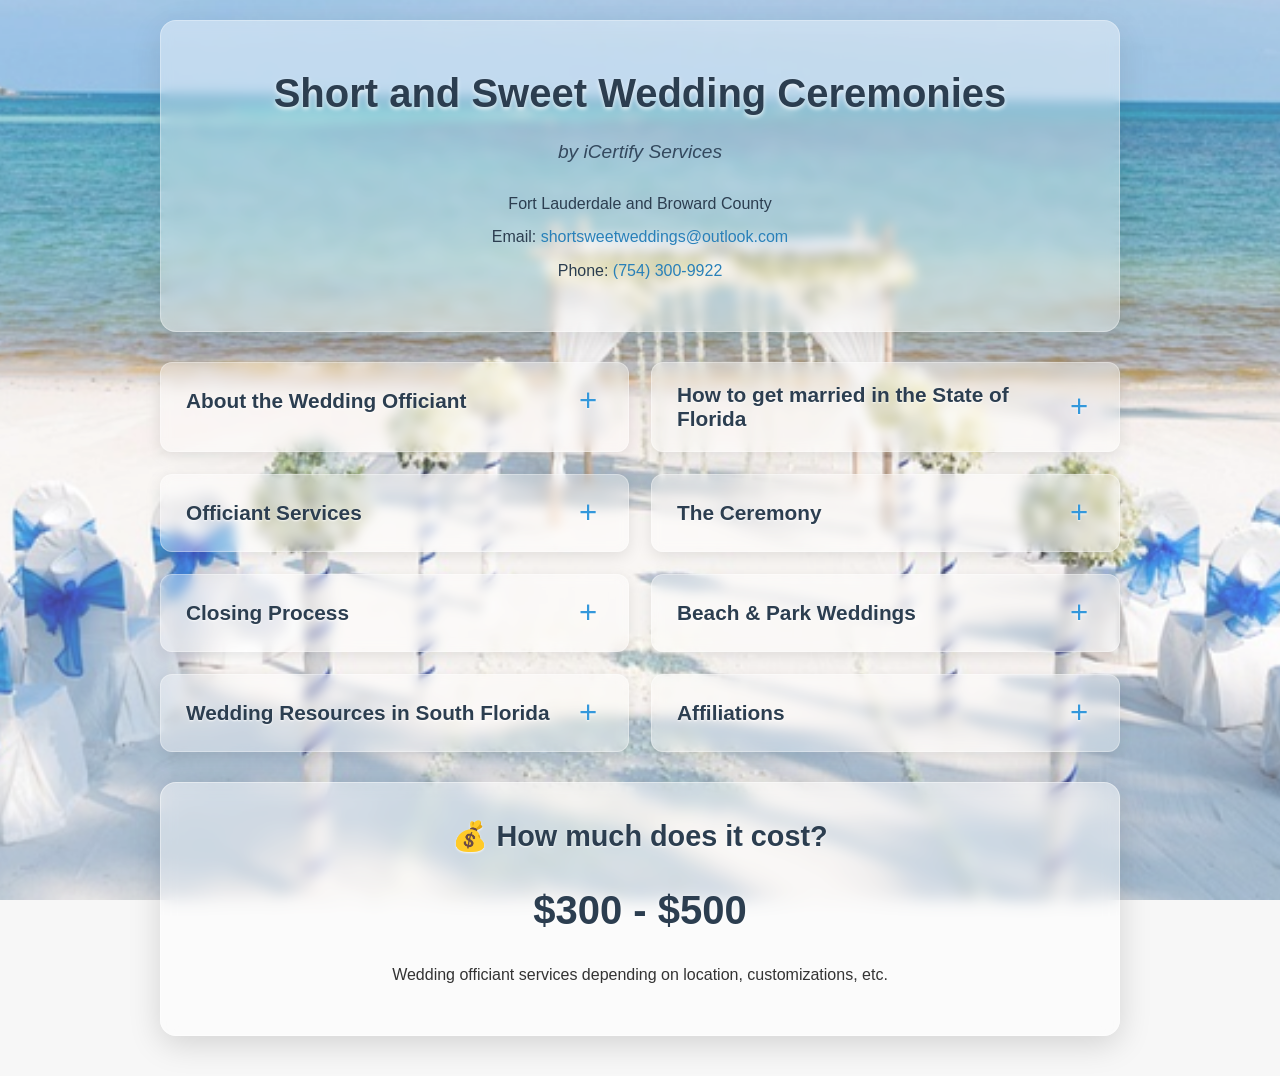
==== index.html @ 46431e41 "Add files via upload" ====
<!DOCTYPE html>
<html lang="en">
<head>
    <meta charset="UTF-8">
    <meta name="viewport" content="width=device-width, initial-scale=1.0">
    <title>Short and Sweet Wedding Ceremonies by iCertify Services</title>
    <style>
        /* Reset and Base Styles */
        * {
            margin: 0;
            padding: 0;
            box-sizing: border-box;
        }

        body {
            font-family: -apple-system, BlinkMacSystemFont, 'Segoe UI', Roboto, 'Helvetica Neue', Arial, sans-serif;
            line-height: 1.6;
            color: #333;
            background-color: #f7f7f7;
            background-image: url("./weddingonbeach.png");
            background-size: cover;
            background-position: center;
            background-attachment: fixed;
            background-repeat: no-repeat;
            min-height: 100vh;
        }

        /* Reduced overlay to show more background */
        body::before {
            content: '';
            position: fixed;
            top: 0;
            left: 0;
            width: 100%;
            height: 100%;
            background: rgba(255, 255, 255, 0.25);
            z-index: -1;
        }

        .container {
            max-width: 1000px;
            margin: 0 auto;
            padding: 20px;
            position: relative;
            z-index: 1;
        }

        /* Header Styles - Glassmorphism */
        header {
            text-align: center;
            padding: 40px 20px;
            margin-bottom: 30px;
            background: rgba(255, 255, 255, 0.40);
            backdrop-filter: blur(6px);
            -webkit-backdrop-filter: blur(6px);
            border-radius: 16px;
            border: 1px solid rgba(255, 255, 255, 0.3);
            box-shadow: 0 8px 32px rgba(0, 0, 0, 0.1);
        }

        h1 {
            font-size: 2.5em;
            color: #2c3e50;
            margin-bottom: 10px;
            font-weight: 600;
            text-shadow: 0 2px 4px rgba(255, 255, 255, 0.8);
        }

        .subtitle {
            font-size: 1.2em;
            color: #34495e;
            margin-bottom: 20px;
            font-style: italic;
            font-weight: 500;
        }

        .contact-info {
            margin-top: 20px;
            font-size: 1em;
            color: #2c3e50;
        }

        .contact-info p {
            margin: 5px 0;
        }

        /* Highlight Cards (Pricing) */
        .highlight-card {
            background: rgba(255, 255, 255, 0.45);
            backdrop-filter: blur(8px);
            -webkit-backdrop-filter: blur(8px);
            border: 1px solid rgba(255, 255, 255, 0.4);
            box-shadow: 0 8px 32px rgba(0, 0, 0, 0.15);
            margin-bottom: 20px;
            padding: 30px;
            border-radius: 16px;
            text-align: center;
        }

        .pricing-amount {
            font-size: 2.5em;
            font-weight: bold;
            color: #2c3e50;
            margin: 15px 0;
            text-shadow: 0 2px 4px rgba(255, 255, 255, 0.8);
        }

        /* Accordion Container */
        .accordion-container {
            display: grid;
            grid-template-columns: repeat(2, 1fr);
            gap: 22px;
            margin-bottom: 30px;
        }

        /* Accordion Item */
        .accordion-item {
            background: rgba(255, 255, 255, 0.35);
            backdrop-filter: blur(6px);
            -webkit-backdrop-filter: blur(6px);
            border: 1px solid rgba(255, 255, 255, 0.3);
            border-radius: 12px;
            overflow: hidden;
            box-shadow: 0 4px 16px rgba(0, 0, 0, 0.1);
            transition: all 0.3s ease;
            display: flex;
            flex-direction: column;
        }

        .accordion-item:hover {
            box-shadow: 0 6px 20px rgba(0, 0, 0, 0.15);
            transform: translateY(-2px);
        }

        /* Accordion Header */
        .accordion-header {
            width: 100%;
            padding: 20px 25px;
            background: transparent;
            border: none;
            text-align: left;
            cursor: pointer;
            font-size: 1.3em;
            font-weight: 600;
            color: #2c3e50;
            display: flex;
            justify-content: space-between;
            align-items: center;
            transition: all 0.3s ease;
            text-shadow: 0 1px 2px rgba(255, 255, 255, 0.8);
        }

        .accordion-header:hover {
            background: rgba(255, 255, 255, 0.15);
        }

        .accordion-header:focus {
            outline: 2px solid #3498db;
            outline-offset: -2px;
        }

        /* Accordion Icon */
        .accordion-icon {
            font-size: 1.5em;
            font-weight: 300;
            transition: transform 0.3s ease;
            color: #3498db;
            min-width: 30px;
            text-align: center;
        }

        .accordion-item.active .accordion-icon {
            transform: rotate(45deg);
        }

        /* Accordion Content */
        .accordion-content {
            max-height: 0;
            overflow: hidden;
            transition: max-height 0.4s ease, padding 0.4s ease;
            padding: 0 25px;
        }

        .accordion-item.active .accordion-content {
            max-height: 2000px;
            padding: 0 25px 25px 25px;
        }

        .accordion-content p,
        .accordion-content ul {
            margin-top: 15px;
        }

        section {
            margin-bottom: 20px;
        }

        h2 {
            font-size: 1.8em;
            color: #2c3e50;
            margin-bottom: 15px;
            text-shadow: 0 1px 2px rgba(255, 255, 255, 0.8);
        }

        h3 {
            font-size: 1.4em;
            color: #34495e;
            margin-top: 20px;
            margin-bottom: 15px;
            text-shadow: 0 1px 2px rgba(255, 255, 255, 0.8);
        }

        ul {
            list-style-position: outside;
            padding-left: 30px;
            margin: 15px 0;
        }

        li {
            margin-bottom: 10px;
            line-height: 1.8;
        }

        ul ul {
            margin-top: 10px;
            margin-bottom: 10px;
            padding-left: 25px;
        }

        a {
            color: #2980b9;
            text-decoration: none;
            transition: color 0.3s ease;
            font-weight: 500;
        }

        a:hover {
            color: #1f5f8b;
            text-decoration: underline;
        }

        p {
            margin-bottom: 15px;
            line-height: 1.8;
        }

        @media (max-width: 768px) {
            h1 {
                font-size: 2em;
            }

            h2 {
                font-size: 1.5em;
            }

            .container {
                padding: 10px;
            }

            .accordion-container {
                grid-template-columns: 1fr;
            }

            .accordion-header {
                font-size: 1.1em;
                padding: 18px 20px;
            }

            .accordion-content {
                padding: 0 20px;
            }

            .accordion-item.active .accordion-content {
                padding: 0 20px 20px 20px;
            }

            body {
                background-attachment: scroll;
            }

            .pricing-amount {
                font-size: 2em;
            }
        }
    </style>
</head>
<body>
    <div class="container">
        <header>
            <h1>Short and Sweet Wedding Ceremonies</h1>
            <p class="subtitle">by iCertify Services</p>
            <div class="contact-info">
                <p>Fort Lauderdale and Broward County</p>
                <p>Email: <a href="mailto:shortsweetweddings@outlook.com">shortsweetweddings@outlook.com</a></p>
                <p>Phone: <a href="tel:7543009922">(754) 300-9922</a></p>
            </div>
        </header>

        <!-- Accordion Sections -->
        <div class="accordion-container">
            <div class="accordion-item">
                <button class="accordion-header" aria-expanded="false">
                    <span>About the Wedding Officiant</span>
                    <span class="accordion-icon">+</span>
                </button>
                <div class="accordion-content">
                    <p>Mr. Ron Velez is the CEO of iCertify Services and a Florida notary and wedding officiant. He has been an ordained Reverend with the Universal Life Church since 1996. Mr. Velez has conducted short and sweet wedding ceremonies for many years and enjoys working with couples to create their special day.</p>
                </div>
            </div>

            <div class="accordion-item">
                <button class="accordion-header" aria-expanded="false">
                    <span>How to get married in the State of Florida</span>
                    <span class="accordion-icon">+</span>
                </button>
                <div class="accordion-content">
                    <ul>
                        <li>You must apply for a marriage license at any county clerk office in Florida or online.</li>
                        <li>Your marriage license application should be completed at least 3 days before the ceremony.</li>
                        <li>An approved marriage license is valid for 60 days from the county’s approval date.</li>
                        <li>Please monitor your license dates. The officiant will not sign the marriage license if it is outside the required Florida timelines (you will not be legally married and ceremony fees are non-refundable).</li>
                        <li>Click <a href="https://www.browardclerk.org/Divisions/Marriage" target="_blank" rel="noopener noreferrer">here</a> for the application process and requirements in Broward County.</li>
                    </ul>
                </div>
            </div>

            <div class="accordion-item">
                <button class="accordion-header" aria-expanded="false">
                    <span>Officiant Services</span>
                    <span class="accordion-icon">+</span>
                </button>
                <div class="accordion-content">
                    <ul>
                        <li>Officiant for your wedding ceremony (primarily in Broward County; travel to nearby counties available upon request).</li>
                        <li>Sign the marriage license and file it with the issuing county.</li>
                        <li><strong>Assistance with Planning</strong><br>
                            We can assist with planning the wedding ceremony.<br>
                            We are not wedding planners but can help you find one if needed.</li>
                    </ul>
                </div>
            </div>

            <div class="accordion-item">
                <button class="accordion-header" aria-expanded="false">
                    <span>The Ceremony</span>
                    <span class="accordion-icon">+</span>
                </button>
                <div class="accordion-content">
                    <ul>
                        <li>Pick a location for your ceremony. We can officiate ceremonies throughout most of Broward County (and nearby counties if requested).</li>
                        <li>The ceremony is generally 15 minutes (you must bring the marriage license and meet all requirements).</li>
                        <li><strong>Standard ceremony elements</strong> (we will review these during our initial call):
                            <ul>
                                <li>Processional (optional)</li>
                                <li>Opening reading (Welcome)</li>
                                <li>Consent (“I do”)</li>
                                <li>Exchange of Vows and Rings<br>
                                    Vows can be standard (officiant prompts and you repeat) or self‑written and spoken to each other.<br>
                                    Rings are optional.</li>
                                <li>Closing reading or a small cultural element (optional)</li>
                                <li>Pronouncement of the newly married couple and first kiss</li>
                                <li>Recessional (optional)</li>
                            </ul>
                        </li>
                        <li>More extensive customizations can be accommodated for an additional fee.</li>
                    </ul>
                </div>
            </div>

            <div class="accordion-item">
                <button class="accordion-header" aria-expanded="false">
                    <span>Closing Process</span>
                    <span class="accordion-icon">+</span>
                </button>
                <div class="accordion-content">
                    <ul>
                        <li>Marriage license is signed by participants (witness signatures are optional but recommended).</li>
                        <li>Officiant signs the marriage license.</li>
                        <li>iCertify Services mails the signed license back to the issuing county.</li>
                        <li>The county mails a certified copy of the license to the address indicated on your application.</li>
                        <li>Final payment is due at the time of signing.</li>
                    </ul>
                </div>
            </div>

            <div class="accordion-item">
                <button class="accordion-header" aria-expanded="false">
                    <span>Beach & Park Weddings</span>
                    <span class="accordion-icon">+</span>
                </button>
                <div class="accordion-content">
                    <p>Yes, you can get married on the beach in Broward County, FL.</p>
                    
                    <h3>Do I need a permit?</h3>
                    <p>Restrictions vary depending on which beaches you choose for your beach ceremony.</p>
                    <p>The City of Fort Lauderdale does not require a permit to have a wedding ceremony on their public beaches.</p>
                    <p>Please follow the links below to get more information on other municipalities that do require a beach permit.</p>
                    <ul>
                        <li><a href="https://www.daniabeachfl.gov/" target="_blank" rel="noopener noreferrer">Dania Beach</a></li>
                        <li><a href="https://www.deerfield-beach.com/" target="_blank" rel="noopener noreferrer">Deerfield Beach</a></li>
                        <li><a href="https://www.fortlauderdale.gov/" target="_blank" rel="noopener noreferrer">Fort Lauderdale</a> (no permit required)</li>
                        <li><a href="https://www.hollywoodfl.org/" target="_blank" rel="noopener noreferrer">Hollywood</a></li>
                        <li><a href="https://www.lbts-fl.gov/" target="_blank" rel="noopener noreferrer">Lauderdale-By-The-Sea</a></li>
                        <li><a href="https://www.pompanobeachfl.gov/" target="_blank" rel="noopener noreferrer">Pompano Beach</a></li>
                    </ul>
                    
                    <p>In Fort Lauderdale and Broward County, there are various paid and free options for outdoor venues.</p>
                    <ul>
                        <li><a href="https://www.eventective.com/fort-lauderdale-fl/wedding-venues/" target="_blank" rel="noopener noreferrer">Fort Lauderdale Outdoor Wedding Venues</a></li>
                        <li><a href="https://www.eventective.com/broward-county-fl/wedding-venues/" target="_blank" rel="noopener noreferrer">Broward County Outdoor Wedding Venues</a></li>
                        <li><a href="https://www.floridastateparks.org/parks-and-trails/hugh-taylor-birch-state-park" target="_blank" rel="noopener noreferrer">Hugh Taylor Birch State Park at Fort Lauderdale Beach</a></li>
                    </ul>
                </div>
            </div>

            <div class="accordion-item">
                <button class="accordion-header" aria-expanded="false">
                    <span>Wedding Resources in South Florida</span>
                    <span class="accordion-icon">+</span>
                </button>
                <div class="accordion-content">
                    <ul>
                        <li><a href="https://www.eventective.com/" target="_blank" rel="noopener noreferrer">Eventective</a> (Search Event Venues & Vendors around Fort Lauderdale, FL)</li>
                        <li><a href="https://www.visitlauderdale.com/" target="_blank" rel="noopener noreferrer">Visit Lauderdale</a></li>
                        <li>If you would like to be included on our list of resources, please email your name and link for consideration to: <a href="mailto:shortsweetweddings@outlook.com">shortsweetweddings@outlook.com</a></li>
                    </ul>
                </div>
            </div>

            <div class="accordion-item">
                <button class="accordion-header" aria-expanded="false">
                    <span>Affiliations</span>
                    <span class="accordion-icon">+</span>
                </button>
                <div class="accordion-content">
                    <ul>
                        <li><a href="https://www.visitlauderdale.com/" target="_blank" rel="noopener noreferrer">Visit Lauderdale</a> (Official visitors site for the City of Fort Lauderdale)</li>
                        <li><a href="https://www.eventective.com/" target="_blank" rel="noopener noreferrer">Eventective</a></li>
                        <li><a href="https://www.theofficiantdirectory.com/" target="_blank" rel="noopener noreferrer">The Officiant Directory</a></li>
                    </ul>
                </div>
            </div>
        </div>

        <!-- Pricing - Keep this prominent and always visible -->
        <section class="pricing highlight-card">
            <h2>💰 How much does it cost?</h2>
            <p class="pricing-amount">$300 - $500</p>
            <p>Wedding officiant services depending on location, customizations, etc.</p>
        </section>
    </div>
    <script>
        document.addEventListener('DOMContentLoaded', function () {
            const accordionHeaders = document.querySelectorAll('.accordion-header');

            accordionHeaders.forEach(header => {
                header.addEventListener('click', function () {
                    const accordionItem = this.parentElement;
                    const isActive = accordionItem.classList.contains('active');

                    document.querySelectorAll('.accordion-item').forEach(item => {
                        item.classList.remove('active');
                        item.querySelector('.accordion-header').setAttribute('aria-expanded', 'false');
                    });

                    if (!isActive) {
                        accordionItem.classList.add('active');
                        this.setAttribute('aria-expanded', 'true');
                    }
                });
            });

            const imagePath = "./weddingonbeach.png";
            const img = new Image();
            img.onload = function () {
                document.body.style.backgroundImage = "url('" + imagePath + "')";
            };
            img.onerror = function () {
                document.body.style.backgroundImage =
                    "linear-gradient(180deg, #f8fbff 0%, #eaf4ff 100%)";
            };
            img.src = imagePath;
        });
    </script>
</body>
</html>
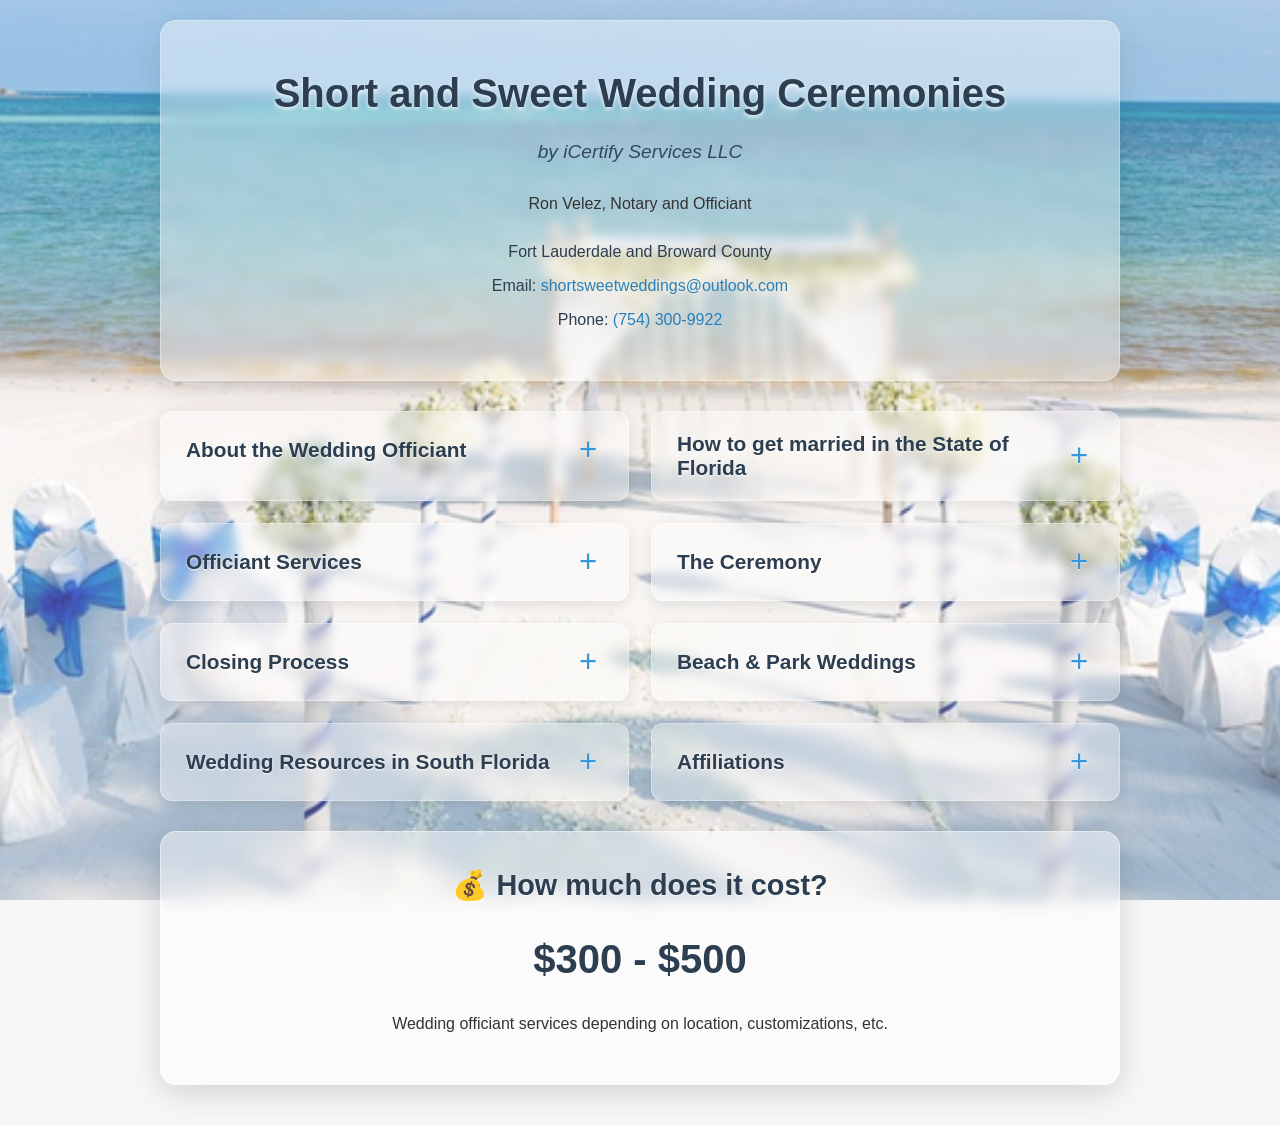
==== commit d2e48ae2: "Add files via upload" ====
--- a/index.html
+++ b/index.html
@@ -288,7 +288,8 @@
     <div class="container">
         <header>
             <h1>Short and Sweet Wedding Ceremonies</h1>
-            <p class="subtitle">by iCertify Services</p>
+            <p class="subtitle">by iCertify Services LLC</p>
+            <p>Ron Velez, Notary and Officiant</p>
             <div class="contact-info">
                 <p>Fort Lauderdale and Broward County</p>
                 <p>Email: <a href="mailto:shortsweetweddings@outlook.com">shortsweetweddings@outlook.com</a></p>
